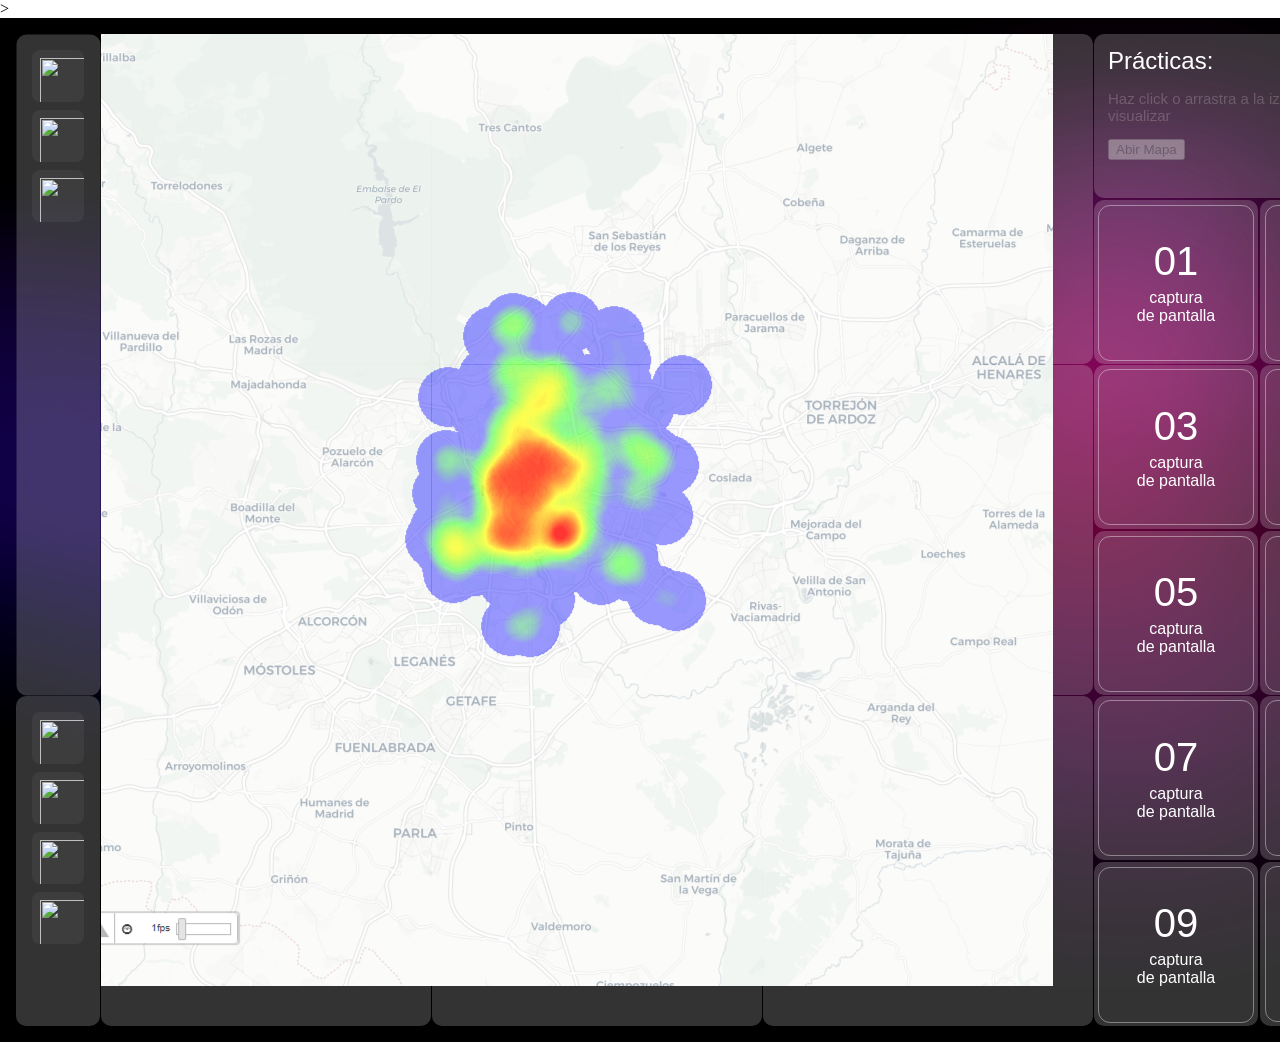
==== Proyecto_G/index.html @ dd294eb1 "Funcionalidad Hecha" ====
<!DOCTYPE html>
<html>
  <head>
    <meta charset="utf-8" />

    <!--Scripts-->>
    <script src="http://cdn.leafletjs.com/leaflet-0.6.4/leaflet.js"></script>
    <script src="js/shp.js"></script>
    <script src="js/leaflet.shpfile.js"></script>

    <!-- Estilos -->
    <link rel="stylesheet" href="css/globals.css" />
    <link rel="stylesheet" href="css/styleguide.css" />
    <link rel="stylesheet" href="css/style.css" />
    <link rel="stylesheet" href="https://unpkg.com/leaflet/dist/leaflet.css" />

  </head>
  <body>
    <div class="LANDING-d">
      <div class="overlap-group-wrapper">
        <div class="overlap-group">
          <div class="overlap">
            <div class="div">
              <div class="group">
                <div id="rectangle-1" class="visualizador" style="background-color: red;">
                  <img src="assets/practicas/3.TempLluv/precipitacion.jpg" alt="precipitacion">
                </div> <!--  Practica 3.1 -->
                <div id="rectangle-2" class="visualizador" style="background-color: blue;">
                  <img src="assets/practicas/3.TempLluv/temperatura.jpg" alt="temperatura">
                </div> <!--  Practica 3.2 -->
                <div id="rectangle-3" class="visualizador"></div> <!--  Practica 4 -->
                <div id="rectangle-4" class="visualizador" style="background-color: green;"></div> <!--  Practica 7 -->
                <div id="rectangle-5" class="visualizador">
                  <img src="assets/practicas/8.Practica/Contenedores.png" alt="contenedores">
                </div><!--  Practica 8.1 -->
                <div id="rectangle-6" class="visualizador"></div>
                  <img src="assets/practicas/8.Practica/Accidentes_Madrid.png" alt="accidentes"> <!--  Practica 8.2 -->
                <div id="rectangle-7" class="visualizador" style="background-color: pink;"></div> <!--  Practica 9.1 -->
                <div id="rectangle-8" class="visualizador" style="background-color: cyan;"></div> <!--  Practica 9.2 -->
                <div id="rectangle-9" class="visualizador" style="background-color: brown;"></div> <!--  Practica 10 -->

                <div class="rectangle"></div>
                <div class="rectangle-2"></div>
                <div class="rectangle-3"></div>
                <div class="rectangle-4"></div>
                <div class="rectangle-5"></div>
                <div class="rectangle-6"></div>
                <div class="rectangle-7"></div>
                <div class="rectangle-8"></div>
                <div class="rectangle-9"></div>
              </div>
              <div class="rectangle-10"></div>
              <div class="rectangle-11"></div>
              <div class="menu1">
                <div class="div-2">
                  <div class="Github-d" id="github"><img class="image Github" src="../assets/icono/Github-d.svg" /></div>
                </div>
                <div class="div-2">
                  <div class="Figma-d" id="figma"><img class="image Figma" src="../assets/icono/Figma-d.svg" /></div>
                </div>
                <div class="div-2 Pablo" id="pablo">
                  <div class="Pablo-d"><img class="image Pablo" src="../assets/icono/Pablo-d.svg" /></div>
                </div>
                <div class="div-2 RESM-c" id="resm">
                  <div class="RESM-d"><img class="image RESM" src="../assets/icono/RESM-d.svg" /></div>
                </div>
              </div>
            </div>
            <div class="menu2">
              <div class="div-2">
                <div class="home" id="homeButton"><img class="image home" id="homeImage" src="../assets/icono/home-c.svg" /></div>
              </div>
              <div class="div-2">
                <div class="dlmode-d" id="modoDiaBtn"><img class="image dlmode" src="../assets/icono/dlmode-d.svg" /></div>
              </div>
              <div class="div-2">
                <div class="enes-d"><img class="image enes" src="../assets/icono/enes-d.svg" /></div>
              </div>
            </div>
          </div>
          <div class="derecha-frame-d">
                <div class="derecha">
                  <div class="practicas">
                    <div class="overlap-group">
                      <div class="rectangle"></div>
                      <div class="frame">
                        <div class="text-wrapper">Prácticas:</div>
                        <p class="div">Haz click o arrastra a la izquierda para visualizar</p>
                        <button id="abrirMapa" disabled>Abir Mapa</button>
                      </div>
                    </div>
                  </div>
                  <div class="frame-practicas">
                    <div class="div-2derecha">
                      <div class="overlap-group-wrapper clicleable arrastrable" id="clicleable01" draggable="true" data-id="rectangle-1">
                        <div class="overlap-group-2">
                          <div class="rectangle-2"></div>
                          <div class="frame-wrapper">
                            <div class="frame-2texto">
                              <div class="text-wrapper-2">01</div>
                              <div class="captura-de-pantalla">captura <br />de pantalla</div>
                            </div>
                          </div>
                        </div>
                      </div>
                      <div class="overlap-group-wrapper clicleable arrastrable" id="clicleable03" draggable="true" data-id="rectangle-3" >
                        <div class="overlap-group-2">
                          <div class="rectangle-2"></div>
                          <div class="div-wrapper">
                            <div class="frame-2texto">
                              <div class="text-wrapper-2">03</div>
                              <div class="captura-de-pantalla">captura <br />de pantalla</div>
                            </div>
                          </div>
                        </div>
                      </div>
                      <div class="overlap-group-wrapper clicleable arrastrable" id="clicleable05" draggable="true" data-id="rectangle-5" data-url="assets/practicas/8.Practica/Contenedores_Rebollo.html">
                        <div class="overlap-group-2">
                          <div class="rectangle-2"></div>
                          <div class="frame-wrapper">
                            <div class="frame-2texto">
                              <div class="text-wrapper-2">05</div>
                              <div class="captura-de-pantalla">captura <br />de pantalla</div>
                            </div>
                          </div>
                        </div>
                      </div>
                      <div class="overlap-group-wrapper clicleable arrastrable" id="clicleable07" draggable="true" data-id="rectangle-7">
                        <div class="overlap-group-2">
                          <div class="rectangle-2"></div>
                          <div class="div-wrapper">
                            <div class="frame-2texto">
                              <div class="text-wrapper-2">07</div>
                              <div class="captura-de-pantalla">captura <br />de pantalla</div>
                            </div>
                          </div>
                        </div>
                      </div>
                      <div class="overlap-group-wrapper clicleable arrastrable" id="clicleable09" draggable="true" data-id="rectangle-9">
                        <div class="overlap-group-2">
                          <div class="rectangle-2"></div>
                          <div class="frame-wrapper">
                            <div class="frame-2texto">
                              <div class="text-wrapper-2">09</div>
                              <div class="captura-de-pantalla">captura <br />de pantalla</div>
                            </div>
                          </div>
                        </div>
                      </div>
                    </div>
                    <div class="div-2derecha">
                      <div class="overlap-group-wrapper clicleable arrastrable" id="clicleable02" draggable="true" data-id="rectangle-2">
                        <div class="overlap-group-2">
                          <div class="rectangle-2"></div>
                          <div class="frame-3">
                            <div class="frame-2texto">
                              <div class="text-wrapper-2">02</div>
                              <div class="captura-de-pantalla">captura <br />de pantalla</div>
                            </div>
                          </div>
                        </div>
                      </div>
                      <div class="overlap-group-wrapper clicleable arrastrable" id="clicleable04" draggable="true" data-id="rectangle-4">
                        <div class="overlap-group-2">
                          <div class="rectangle-2"></div>
                          <div class="frame-4">
                            <div class="frame-2texto">
                              <div class="text-wrapper-2">04</div>
                              <div class="captura-de-pantalla">captura <br />de pantalla</div>
                            </div>
                          </div>
                        </div>
                      </div>
                      <div class="overlap-group-wrapper clicleable arrastrable" id="clicleable06" draggable="true" data-id="rectangle-6" data-url="assets/practicas/8.Practica/Accidentes_Madrid.html">
                        <div class="overlap-group-2">
                          <div class="rectangle-2"></div>
                          <div class="frame-3">
                            <div class="frame-2texto">
                              <div class="text-wrapper-2">06</div>
                              <div class="captura-de-pantalla">captura <br />de pantalla</div>
                            </div>
                          </div>
                        </div>
                      </div>
                      <div class="overlap-group-wrapper clicleable arrastrable" id="clicleable01" draggable="true" data-id="rectangle-8">
                        <div class="overlap-group-2">
                          <div class="rectangle-2"></div>
                          <div class="frame-4">
                            <div class="frame-2texto">
                              <div class="text-wrapper-2">08</div>
                              <div class="captura-de-pantalla">captura <br />de pantalla</div>
                            </div>
                          </div>
                        </div>
                      </div>
                      <div class="overlap-group-wrapper descargar">
                        <div class="overlap-group-2">
                          <div class="rectangle-2"></div>
                          <div class="frame-4">
                            <div class="frame-2texto">
                              <div class="text-wrapper-2"></div>
                              <div class="captura-de-pantalla">suelta aquí <br />para descargar</div>
                            </div>
                          </div>
                        </div>
                      </div>
                    </div>
                  </div>
                </div>
              </div>    
        </div>
      </div>
    </div>
        <script src="js/mapas.js"></script>
        <script src="js/script.js"></script>
  </body>
</html>
---- Proyecto_G/css/globals.css ----
@import url("https://cdnjs.cloudflare.com/ajax/libs/meyer-reset/2.0/reset.min.css");
* {
  -webkit-font-smoothing: antialiased;
  box-sizing: border-box;
}
html,
body {
  margin: 0px;
  height: 100%;
}
/* a blue color as a generic focus style */
button:focus-visible {
  outline: 2px solid #4a90e2 !important;
  outline: -webkit-focus-ring-color auto 5px !important;
}
a {
  text-decoration: none;
}
---- Proyecto_G/css/styleguide.css ----
:root {
  --pablo: rgba(246, 168, 0, 1);
  --rogers: rgba(20, 254, 236, 1);
  --blanco: rgba(255, 255, 255, 1);
  --negro: rgba(0, 0, 0, 1);
  --rosa: rgba(255, 0, 157, 1);
  --morado: rgba(89, 0, 166, 1);
  --verde: rgba(174, 254, 0, 1);
  --ocano: rgba(54, 169, 188, 1);
  --b-50: rgba(255, 255, 255, 0.5);
  --b-10: rgba(75, 75, 75, 0.03);
  --n-50: rgba(0, 0, 0, 0.5);
  --n-10: rgba(255, 255, 255, 0.05);
  --rojo: rgba(255, 55, 55, 1);
  --transparente: rgba(217, 217, 217, 0);
  --hover: rgba(57, 46, 87, 1);
  --subtitulo: rgb(255, 255, 255, 20);
}

body.modo-dia {
  --n-50: rgba(255, 255, 255, 50); /* Modificar valores específicos para el día */
  --n-10: rgba(75, 75, 75, 3);
  --blanco: rgba(0, 0, 0, 100);
  --subtitulo: rgb(0, 0, 0, 20);
}
---- Proyecto_G/css/style.css ----
.LANDING-d {
  background-color: var(--blanco);
  display: flex;
  flex-direction: row;
  justify-content: center;
  width: 100%;
}

.LANDING-d .overlap-group-wrapper {
  width: 1440px;
  height: 1024px;
}

.LANDING-d {
  position: relative;
  height: auto;
  width: auto;
  background-image: url(../assets/fondoD.png);
  background-size: cover;
  background-position: 50% 50%;
}

.overlap-group {
  position: relative;
  height: 1024px;
  background-position: 50% 50%;
}

.LANDING-d .overlap {
  position: absolute;
  width: auto;
  height: auto;
  top: 16px;
  left: -272px;
}

.LANDING-d .div {
  position: absolute;
  width: auto;
  height: auto;
  top: 0;
  left: 0;
}

.LANDING-d .group {
  position: absolute;
  width: 992px;
  height: 992px;
  top: 0;
  left: 373px;
}

.LANDING-d .rectangle {
  width: 330px;
  height: 330px;
  top: 0;
  left: 0;
  position: absolute;
  background-color: #ffffff33;
  border-radius: 10px;
  transform: rotate(90.00deg);
}

.LANDING-d .rectangle-2 {
  width: 330px;
  height: 330px;
  top: 0;
  left: 331px;
  position: absolute;
  background-color: #ffffff33;
  border-radius: 10px;
  transform: rotate(90.00deg);
}

.LANDING-d .rectangle-3 {
  width: 330px;
  height: 330px;
  top: 0;
  left: 662px;
  position: absolute;
  background-color: #ffffff33;
  border-radius: 10px;
  transform: rotate(90.00deg);
}

.LANDING-d .rectangle-4 {
  width: 330px;
  height: 330px;
  top: 331px;
  left: 0;
  position: absolute;
  background-color: #ffffff33;
  border-radius: 10px;
  transform: rotate(90.00deg);
}

.LANDING-d .rectangle-5 {
  width: 330px;
  height: 330px;
  top: 331px;
  left: 331px;
  position: absolute;
  background-color: #ffffff33;
  border-radius: 10px;
  transform: rotate(90.00deg);
}

.LANDING-d .rectangle-6 {
  width: 330px;
  height: 330px;
  top: 331px;
  left: 662px;
  position: absolute;
  background-color: #ffffff33;
  border-radius: 10px;
  transform: rotate(90.00deg);
}

.LANDING-d .rectangle-7 {
  width: 330px;
  height: 330px;
  top: 662px;
  left: 0;
  position: absolute;
  background-color: #ffffff33;
  border-radius: 10px;
  transform: rotate(90.00deg);
}

.LANDING-d .rectangle-8 {
  width: 330px;
  height: 330px;
  top: 662px;
  left: 331px;
  position: absolute;
  background-color: #ffffff33;
  border-radius: 10px;
  transform: rotate(90.00deg);
}

.LANDING-d .rectangle-9 {
  width: 330px;
  height: 330px;
  top: 662px;
  left: 662px;
  position: absolute;
  background-color: #ffffff33;
  border-radius: 10px;
  transform: rotate(90.00deg);
}

.LANDING-d .rectangle-10 {
  width: 661px;
  height: 84px;
  top: 289px;
  left: 0;
  position: absolute;
  background-color: #ffffff33;
  border-radius: 10px;
  transform: rotate(90.00deg);
}

.LANDING-d .rectangle-11 {
  width: 330px;
  height: 84px;
  top: 785px;
  left: 165px;
  position: absolute;
  background-color: #ffffff33;
  border-radius: 10px;
  transform: rotate(90.00deg);
}

.LANDING-d .menu1 {

  display: inline-flex;
  flex-direction: column;
  align-items: flex-start;
  justify-content: center;
  gap: 8px;
  padding: 10px;
  position: absolute;
  top: 668px;
  left: 294px;
}

.LANDING-d .div-2 {
  display: inline-flex;
  align-items: flex-start;
  position: relative;
  flex: 0 0 auto;
}

.LANDING-d .img {
  position: relative;
  width: 52px;
  height: 52px;
}

.LANDING-d .image {
  display: flex;
  width: 52px;
  height: 52px;
  align-items: center;
  justify-content: center;
  gap: 10px;
  padding: 8px;
  position: relative;
  background-color: var(--n-10);
  border-radius: 8px;
  overflow: hidden;
}

.LANDING-d .menu2 {
  display: inline-flex;
  flex-direction: column;
  align-items: flex-start;
  justify-content: center;
  gap: 8px;
  padding: 10px;
  position: absolute;
  top: 6px;
  left: 294px;
}

.LANDING-d .overlap-2 {
  position: absolute;
  width: 414px;
  height: 578px;
  top: -67px;
  left: 1093px;
}

.LANDING-d .overlap-3 {
  position: absolute;
  width: 414px;
  height: 578px;
  top: 0;
  left: 0;
}

.LANDING-d .rectangle-12 {
  width: 164px;
  height: 330px;
  top: 0;
  left: 84px;
  position: absolute;
  background-color: #ffffff33;
  border-radius: 10px;
  transform: rotate(90.00deg);
}

.LANDING-d .rectangle-13 {
  top: 248px;
  position: absolute;
  width: 164px;
  height: 164px;
  left: 1px;
  background-color: #ffffff33;
  border-radius: 10px;
  transform: rotate(90.00deg);
}

.LANDING-d .rectangle-14 {
  width: 164px;
  height: 164px;
  top: 248px;
  left: 166px;
  position: absolute;
  background-color: #ffffff33;
  border-radius: 10px;
  transform: rotate(90.00deg);
}

.LANDING-d .rectangle-15 {
  top: 414px;
  position: absolute;
  width: 164px;
  height: 164px;
  left: 1px;
  background-color: #ffffff33;
  border-radius: 10px;
  transform: rotate(90.00deg);
}

.LANDING-d .frame-3 {
  display: inline-flex;
  flex-direction: column;
  align-items: flex-start;
  position: absolute;
  top: 97px;
  left: 15px;
}

.LANDING-d .text-wrapper {
  position: relative;
  width: fit-content;
  margin-top: -1.00px;
  font-family: "Raleway-Regular", Helvetica;
  font-weight: 400;
  color: #ffffff;
  font-size: 24px;
  letter-spacing: 0;
  line-height: normal;
  white-space: nowrap;
}

.LANDING-d .p {
  position: relative;
  width: 296px;
  font-family: "Inter-Regular", Helvetica;
  font-weight: 400;
  color: #ffffff33;
  font-size: 15px;
  letter-spacing: 0;
  line-height: normal;
}

.LANDING-d .frame-4 {
  display: flex;
  width: 166px;
  height: 167px;
  align-items: center;
  gap: 10px;
  padding: 5px;
  position: absolute;
  top: 248px;
  left: 0;
}

.LANDING-d .frame-wrapper {
  display: flex;
  width: 156.5px;
  height: 156.5px;
  align-items: center;
  justify-content: center;
  gap: 10px;
  padding: 10px;
  position: relative;
  margin-right: -0.50px;
  border-radius: 12px;
  border: 1px solid;
  border-color: #ffffff66;
}

.LANDING-d .frame-5 {
  display: flex;
  flex-direction: column;
  width: 84px;
  align-items: center;
  gap: 5px;
  position: relative;
}

.LANDING-d .text-wrapper-2 {
  position: relative;
  align-self: stretch;
  margin-top: -1.00px;
  font-family: "Inter-Regular", Helvetica;
  font-weight: 400;
  color: var(--blanco);
  font-size: 40px;
  text-align: center;
  letter-spacing: 0;
  line-height: normal;
}

.LANDING-d .captura-de-pantalla {
  position: relative;
  align-self: stretch;
  font-family: "Inter-Regular", Helvetica;
  font-weight: 400;
  color: var(--blanco);
  font-size: 16px;
  text-align: center;
  letter-spacing: 0;
  line-height: normal;
}

.LANDING-d .div-wrapper {
  display: flex;
  width: 156.5px;
  height: 156.5px;
  align-items: center;
  justify-content: center;
  gap: 10px;
  padding: 10px;
  position: relative;
  margin-right: -167.00px;
  border-radius: 12px;
  border: 1px solid;
  border-color: #ffffff66;
}

.LANDING-d .frame-6 {
  display: flex;
  width: 156px;
  height: 156px;
  align-items: center;
  justify-content: center;
  gap: 10px;
  padding: 10px;
  position: absolute;
  top: 418px;
  left: 5px;
  border-radius: 12px;
  border: 1px solid;
  border-color: #ffffff66;
}

.LANDING-d .overlap-4 {
  position: absolute;
  width: 165px;
  height: 165px;
  top: 414px;
  left: 166px;
  border-radius: 10px;
}

.LANDING-d .rectangle-16 {
  width: 164px;
  height: 164px;
  top: 0;
  left: 0;
  position: absolute;
  background-color: #ffffff33;
  border-radius: 10px;
  transform: rotate(90.00deg);
}

.LANDING-d .frame-7 {
  display: flex;
  width: 156px;
  height: 156px;
  align-items: center;
  justify-content: center;
  gap: 10px;
  padding: 10px;
  position: absolute;
  top: 4px;
  left: 5px;
  border-radius: 12px;
  border: 1px solid;
  border-color: #ffffff66;
}

.LANDING-d .overlap-5 {
  position: absolute;
  width: 165px;
  height: 165px;
  top: 512px;
  left: 1094px;
  border-radius: 10px;
}

.LANDING-d .frame-8 {
  display: flex;
  width: 156px;
  height: 156px;
  align-items: center;
  justify-content: center;
  gap: 10px;
  padding: 10px;
  position: absolute;
  top: 5px;
  left: 4px;
  border-radius: 12px;
  border: 1px solid;
  border-color: #ffffff66;
}

.LANDING-d .overlap-6 {
  position: absolute;
  width: 165px;
  height: 165px;
  top: 512px;
  left: 1259px;
  border-radius: 10px;
}

.LANDING-d .frame-9 {
  display: flex;
  width: 156px;
  height: 156px;
  align-items: center;
  justify-content: center;
  gap: 10px;
  padding: 10px;
  position: absolute;
  top: 5px;
  left: 5px;
  border-radius: 12px;
  border: 1px solid;
  border-color: #ffffff66;
}

.LANDING-d .overlap-7 {
  position: absolute;
  width: 165px;
  height: 165px;
  top: 678px;
  left: 1094px;
  border-radius: 10px;
}

.LANDING-d .frame-10 {
  display: flex;
  width: 156px;
  height: 156px;
  align-items: center;
  justify-content: center;
  gap: 10px;
  padding: 10px;
  position: absolute;
  top: 4px;
  left: 4px;
  border-radius: 12px;
  border: 1px solid;
  border-color: #ffffff66;
}

.LANDING-d .overlap-8 {
  position: absolute;
  width: 165px;
  height: 165px;
  top: 678px;
  left: 1259px;
  border-radius: 10px;
}

.LANDING-d .overlap-9 {
  position: absolute;
  width: 165px;
  height: 165px;
  top: 843px;
  left: 1094px;
  border-radius: 10px;
}

.LANDING-d .overlap-10 {
  position: absolute;
  width: 165px;
  height: 165px;
  top: 843px;
  left: 1259px;
  border-radius: 10px;
}

.LANDING-d .frame-11 {
  position: absolute;
  width: 156px;
  height: 156px;
  top: 5px;
  left: 5px;
  border-radius: 12px;
  border: 1px solid;
  border-color: #ffffff66;
}

/* Cambio de fondo y color del SVG al hacer hover */
.LANDING-d .image:hover {
  background-color: var(--n-50); /* Nuevo color de fondo */
}

/* Asegúrate de que los SVG sean compatibles con el cambio de color */
img {
  transition: fill 0.3s ease; /* Suaviza el cambio de color del SVG */
}

.Github:hover{
  content: url("../assets/icono/Github-h.svg");
} 

.Figma:hover{
  content: url("../assets/icono/Figma-h.svg");
} 

.Pablo:hover{
  content: url("../assets/icono/Pablo-h.svg");
  display: flex;
  width: 52px;
  height: 52px;
  align-items: center;
  justify-content: center;
  gap: 10px;
  position: relative;
  border-radius: 8px;
  overflow: hidden;
  transition: transform 0.9s ease, opacity 0.9s ease;
} 

.RESM:hover{
  content: url("../assets/icono/RESM-d-c.svg");
  display: flex;
  width: 52px;
  height: 52px;
  align-items: center;
  justify-content: center;
  gap: 10px;
  position: relative;
  border-radius: 8px;
  overflow: hidden;
  transition: transform 0.9s ease, opacity 0.9s ease;
} 

.enes:active{
  content: url("../assets/icono/enes-c.svg");
}

.visualizador {
  position: absolute;
  top: 0;
  left: 0;
  width: 992px;
  height: 992px;
  display: none; /* Oculta todos los visualizadores inicialmente */
  z-index: 5;
  border-radius: 10px;
}

.derecha-frame-d {
  display: flex;
  width: 347px;
  height: 1024px;
  align-items: center;
  gap: 10px;
  padding: 10px 1px;
  position: relative;
  left: 1093px;
}

.derecha-frame-d .derecha {
  display: flex;
  flex-direction: column;
  width: 330px;
  align-items: flex-start;
  gap: 1px;
  position: relative;
}

.derecha-frame-d .practicas {
  position: relative;
  width: 330px;
  height: 164.5px;
}

.derecha-frame-d .overlap-group {
  position: relative;
  height: 165px;
}

.derecha-frame-d .rectangle {
  height: 330px;
  top: -83px;
  left: 83px;
  position: absolute;
  width: 164px;
  background-color: #ffffff33;
  border-radius: 10px;
  transform: rotate(90.00deg);
}

.derecha-frame-d .frame {
  display: inline-flex;
  flex-direction: column;
  align-items: flex-start;
  position: absolute;
  top: 14px;
  left: 14px;
}

.derecha-frame-d .text-wrapper {
  position: relative;
  width: fit-content;
  margin-top: -1.00px;
  font-family: "Raleway-Regular", Helvetica;
  font-weight: 400;
  color: var(--blanco);
  font-size: 24px;
  letter-spacing: 0;
  line-height: normal;
  white-space: nowrap;
}

.derecha-frame-d .div {
  position: relative;
  width: 296px;
  font-family: "Inter-Regular", Helvetica;
  font-weight: 400;
  color: #ffffff33;
  font-size: 15px;
  letter-spacing: 0;
  line-height: normal;
}

.derecha-frame-d .frame-practicas {
  display: flex;
  align-items: center;
  gap: 1px;
  position: relative;
  align-self: stretch;
  width: 100%;
  flex: 0 0 auto;
}

.derecha-frame-d .div-2derecha {
  display: flex;
  flex-direction: column;
  width: 164.5px;
  align-items: flex-start;
  gap: 1px;
  position: relative;
}

.derecha-frame-d .overlap-group-wrapper {
  width: 164.5px;
  height: 164.5px;
}

.derecha-frame-d .overlap-group-2 {
  position: relative;
  width: 165px;
  height: 165px;
  border-radius: 10px;
}

.derecha-frame-d .rectangle-2 {
  height: 164px;
  top: 0;
  left: 0;
  position: absolute;
  width: 164px;
  background-color: #ffffff33;
  border-radius: 10px;
  transform: rotate(90.00deg);
}

.derecha-frame-d .frame-wrapper {
  display: flex;
  width: 156px;
  height: 156px;
  align-items: center;
  justify-content: center;
  gap: 10px;
  padding: 10px;
  position: absolute;
  top: 5px;
  left: 4px;
  border-radius: 12px;
  border: 1px solid;
  border-color: #ffffff66;
}

.derecha-frame-d .frame-2texto {
  display: flex;
  flex-direction: column;
  width: 84px;
  align-items: center;
  gap: 5px;
  position: relative;
}

.derecha-frame-d .text-wrapper-2 {
  position: relative;
  align-self: stretch;
  margin-top: -1.00px;
  font-family: "Inter-Regular", Helvetica;
  font-weight: 400;
  color: var(--blanco);
  font-size: 40px;
  text-align: center;
  letter-spacing: 0;
  line-height: normal;
}

.derecha-frame-d .captura-de-pantalla {
  position: relative;
  align-self: stretch;
  font-family: "Inter-Regular", Helvetica;
  font-weight: 400;
  color: var(--blanco);
  font-size: 16px;
  text-align: center;
  letter-spacing: 0;
  line-height: normal;
}

.derecha-frame-d .div-wrapper {
  display: flex;
  width: 156px;
  height: 156px;
  align-items: center;
  justify-content: center;
  gap: 10px;
  padding: 10px;
  position: absolute;
  top: 4px;
  left: 4px;
  border-radius: 12px;
  border: 1px solid;
  border-color: #ffffff66;
}

.derecha-frame-d .frame-3 {
  display: flex;
  width: 156px;
  height: 156px;
  align-items: center;
  justify-content: center;
  gap: 10px;
  padding: 10px;
  position: absolute;
  top: 5px;
  left: 5px;
  border-radius: 12px;
  border: 1px solid;
  border-color: #ffffff66;
}

.derecha-frame-d .frame-4 {
  display: flex;
  width: 156px;
  height: 156px;
  align-items: center;
  justify-content: center;
  gap: 10px;
  padding: 10px;
  position: absolute;
  top: 4px;
  left: 5px;
  border-radius: 12px;
  border: 1px solid;
  border-color: #ffffff66;
}

.derecha-frame-d .frame-5 {
  position: absolute;
  width: 156px;
  height: 156px;
  top: 5px;
  left: 5px;
  border-radius: 12px;
  border: 1px solid;
  border-color: #ffffff66;
}

.arrastrable{
  cursor: grab; /* El cursor cambia cuando se puede arrastrar */
  position: relative;
  transition: transform 0.3s ease, opacity 0.3s ease;
}

.arrastrable:active{
  cursor: grabbing; /* Cuando se está arrastrando */
}

.frame-practicas {
  position: relative;
  z-index: 0;
}

.clickeable {
  cursor: grab;
  z-index: 10; /* Asegúrate de que la clase clickeable tenga un valor mayor */
  outline: 2px dashed red; /* Asegúrate de que el área clickeable esté visible */
}


/* Modo Día */
body.modo-dia {
  .LANDING-d {
    position: relative;
    height: auto;
    width: auto;
    background-image: url(../assets/fondoL.png);
    background-size: cover;
    background-position: 50% 50%;
  }
}
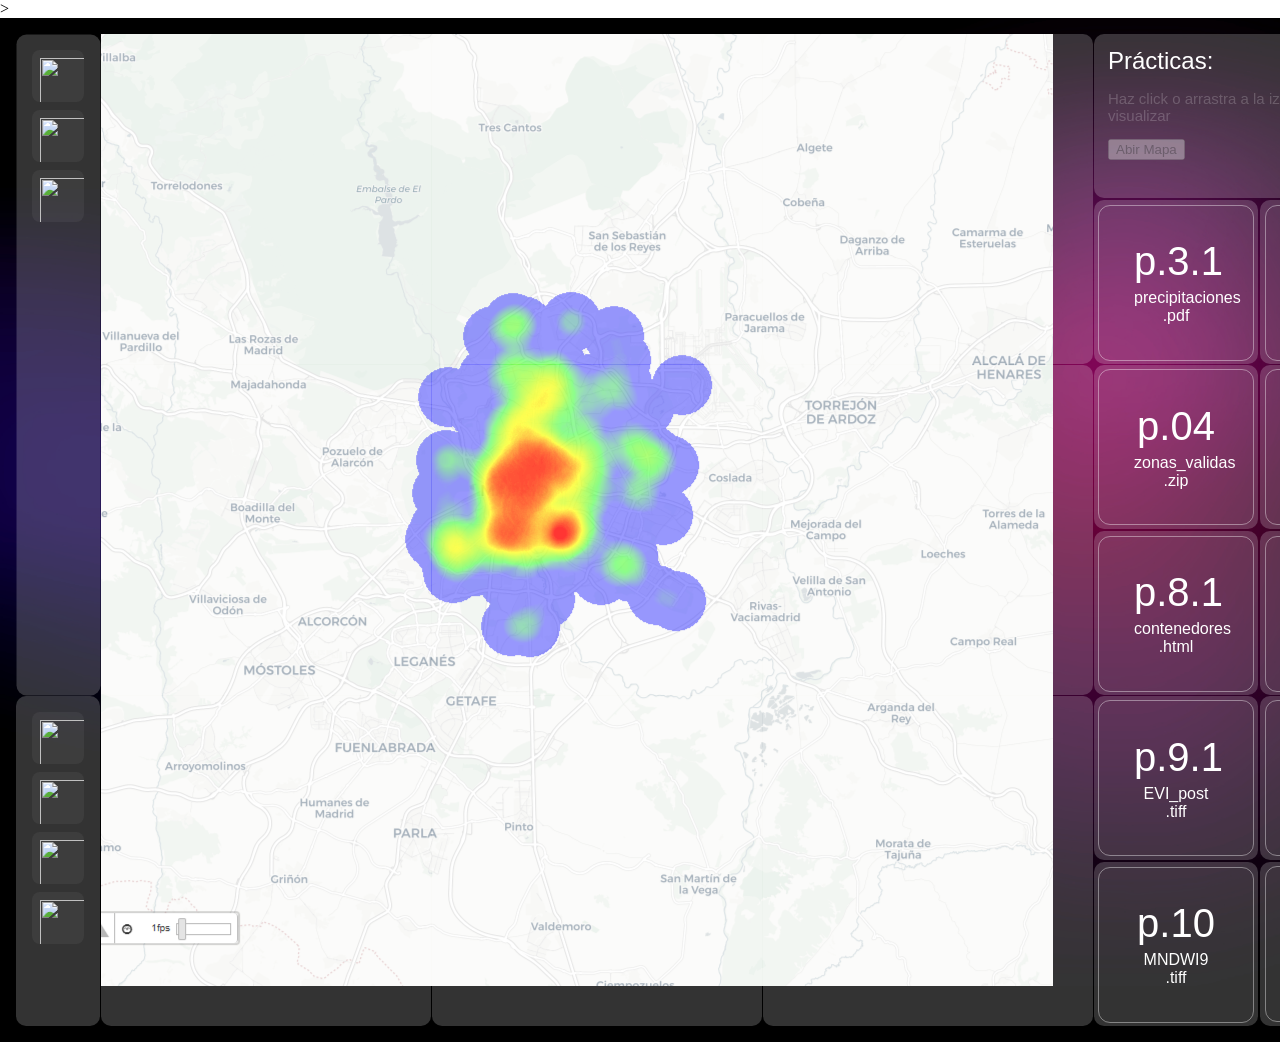
==== commit 2447790a: "Hay que arreglar tamaño de imágenes. Error de ahí" ====
--- a/Proyecto_G/index.html
+++ b/Proyecto_G/index.html
@@ -4,9 +4,14 @@
     <meta charset="utf-8" />
 
     <!--Scripts-->>
-    <script src="http://cdn.leafletjs.com/leaflet-0.6.4/leaflet.js"></script>
+    <script src="https://unpkg.com/leaflet@1.7.1/dist/leaflet.js"></script>
+
     <script src="js/shp.js"></script>
     <script src="js/leaflet.shpfile.js"></script>
+
+    <script src="https://unpkg.com/georaster"></script>
+    <script src="https://unpkg.com/proj4"></script>
+    <script src="https://unpkg.com/georaster-layer-for-leaflet"></script>
 
     <!-- Estilos -->
     <link rel="stylesheet" href="css/globals.css" />
@@ -22,11 +27,11 @@
           <div class="overlap">
             <div class="div">
               <div class="group">
-                <div id="rectangle-1" class="visualizador" style="background-color: red;">
-                  <img src="assets/practicas/3.TempLluv/precipitacion.jpg" alt="precipitacion">
+                <div id="rectangle-1" class="visualizador">
+                  <img src="assets/practicas/3.TempLluv/3.precipitacion.png" alt="precipitacion">
                 </div> <!--  Practica 3.1 -->
-                <div id="rectangle-2" class="visualizador" style="background-color: blue;">
-                  <img src="assets/practicas/3.TempLluv/temperatura.jpg" alt="temperatura">
+                <div id="rectangle-2" class="visualizador">
+                  <img src="assets/practicas/3.TempLluv/3.temperatura.png" alt="temperatura">
                 </div> <!--  Practica 3.2 -->
                 <div id="rectangle-3" class="visualizador"></div> <!--  Practica 4 -->
                 <div id="rectangle-4" class="visualizador" style="background-color: green;"></div> <!--  Practica 7 -->
@@ -35,9 +40,9 @@
                 </div><!--  Practica 8.1 -->
                 <div id="rectangle-6" class="visualizador"></div>
                   <img src="assets/practicas/8.Practica/Accidentes_Madrid.png" alt="accidentes"> <!--  Practica 8.2 -->
-                <div id="rectangle-7" class="visualizador" style="background-color: pink;"></div> <!--  Practica 9.1 -->
-                <div id="rectangle-8" class="visualizador" style="background-color: cyan;"></div> <!--  Practica 9.2 -->
-                <div id="rectangle-9" class="visualizador" style="background-color: brown;"></div> <!--  Practica 10 -->
+                <div id="rectangle-7" class="visualizador"></div> <!--  Practica 9.1 -->
+                <div id="rectangle-8" class="visualizador"></div> <!--  Practica 9.2 -->
+                <div id="rectangle-9" class="visualizador"  style="background-color: red;"></div> <!--  Practica 10 -->
 
                 <div class="rectangle"></div>
                 <div class="rectangle-2"></div>
@@ -97,8 +102,8 @@
                           <div class="rectangle-2"></div>
                           <div class="frame-wrapper">
                             <div class="frame-2texto">
-                              <div class="text-wrapper-2">01</div>
-                              <div class="captura-de-pantalla">captura <br />de pantalla</div>
+                              <div class="text-wrapper-2">p.3.1</div>
+                              <div class="captura-de-pantalla">precipitaciones <br/> .pdf</div>
                             </div>
                           </div>
                         </div>
@@ -108,8 +113,8 @@
                           <div class="rectangle-2"></div>
                           <div class="div-wrapper">
                             <div class="frame-2texto">
-                              <div class="text-wrapper-2">03</div>
-                              <div class="captura-de-pantalla">captura <br />de pantalla</div>
+                              <div class="text-wrapper-2">p.04</div>
+                              <div class="captura-de-pantalla">zonas_validas <br />.zip</div>
                             </div>
                           </div>
                         </div>
@@ -119,8 +124,8 @@
                           <div class="rectangle-2"></div>
                           <div class="frame-wrapper">
                             <div class="frame-2texto">
-                              <div class="text-wrapper-2">05</div>
-                              <div class="captura-de-pantalla">captura <br />de pantalla</div>
+                              <div class="text-wrapper-2">p.8.1</div>
+                              <div class="captura-de-pantalla">contenedores<br/>.html</div>
                             </div>
                           </div>
                         </div>
@@ -130,8 +135,8 @@
                           <div class="rectangle-2"></div>
                           <div class="div-wrapper">
                             <div class="frame-2texto">
-                              <div class="text-wrapper-2">07</div>
-                              <div class="captura-de-pantalla">captura <br />de pantalla</div>
+                              <div class="text-wrapper-2">p.9.1</div>
+                              <div class="captura-de-pantalla">EVI_post<br/>.tiff</div>
                             </div>
                           </div>
                         </div>
@@ -141,8 +146,8 @@
                           <div class="rectangle-2"></div>
                           <div class="frame-wrapper">
                             <div class="frame-2texto">
-                              <div class="text-wrapper-2">09</div>
-                              <div class="captura-de-pantalla">captura <br />de pantalla</div>
+                              <div class="text-wrapper-2">p.10</div>
+                              <div class="captura-de-pantalla">MNDWI9<br/>.tiff</div>
                             </div>
                           </div>
                         </div>
@@ -154,8 +159,8 @@
                           <div class="rectangle-2"></div>
                           <div class="frame-3">
                             <div class="frame-2texto">
-                              <div class="text-wrapper-2">02</div>
-                              <div class="captura-de-pantalla">captura <br />de pantalla</div>
+                              <div class="text-wrapper-2">p.3.2</div>
+                              <div class="captura-de-pantalla">temperatura<br/>.pdf</div>
                             </div>
                           </div>
                         </div>
@@ -165,8 +170,8 @@
                           <div class="rectangle-2"></div>
                           <div class="frame-4">
                             <div class="frame-2texto">
-                              <div class="text-wrapper-2">04</div>
-                              <div class="captura-de-pantalla">captura <br />de pantalla</div>
+                              <div class="text-wrapper-2">p.07</div>
+                              <div class="captura-de-pantalla">gráfico<br />.jpg</div>
                             </div>
                           </div>
                         </div>
@@ -176,8 +181,8 @@
                           <div class="rectangle-2"></div>
                           <div class="frame-3">
                             <div class="frame-2texto">
-                              <div class="text-wrapper-2">06</div>
-                              <div class="captura-de-pantalla">captura <br />de pantalla</div>
+                              <div class="text-wrapper-2">p.8.2</div>
+                              <div class="captura-de-pantalla">accidentes<br />.hmtl</div>
                             </div>
                           </div>
                         </div>
@@ -187,8 +192,8 @@
                           <div class="rectangle-2"></div>
                           <div class="frame-4">
                             <div class="frame-2texto">
-                              <div class="text-wrapper-2">08</div>
-                              <div class="captura-de-pantalla">captura <br />de pantalla</div>
+                              <div class="text-wrapper-2">p.9.2</div>
+                              <div class="captura-de-pantalla">SAVI_post<br />.tiff</div>
                             </div>
                           </div>
                         </div>
--- a/Proyecto_G/css/style.css
+++ b/Proyecto_G/css/style.css
@@ -614,6 +614,18 @@
   width: 992px;
   height: 992px;
   display: none; /* Oculta todos los visualizadores inicialmente */
+  z-index: 5;
+  border-radius: 10px;
+}
+
+.visualizadorMapas {
+  position: absolute;
+  top: 0;
+  left: 0;
+  width: 992px;
+  height: 992px;
+  display: none;
+  /* Oculta todos los visualizadores inicialmente */
   z-index: 5;
   border-radius: 10px;
 }
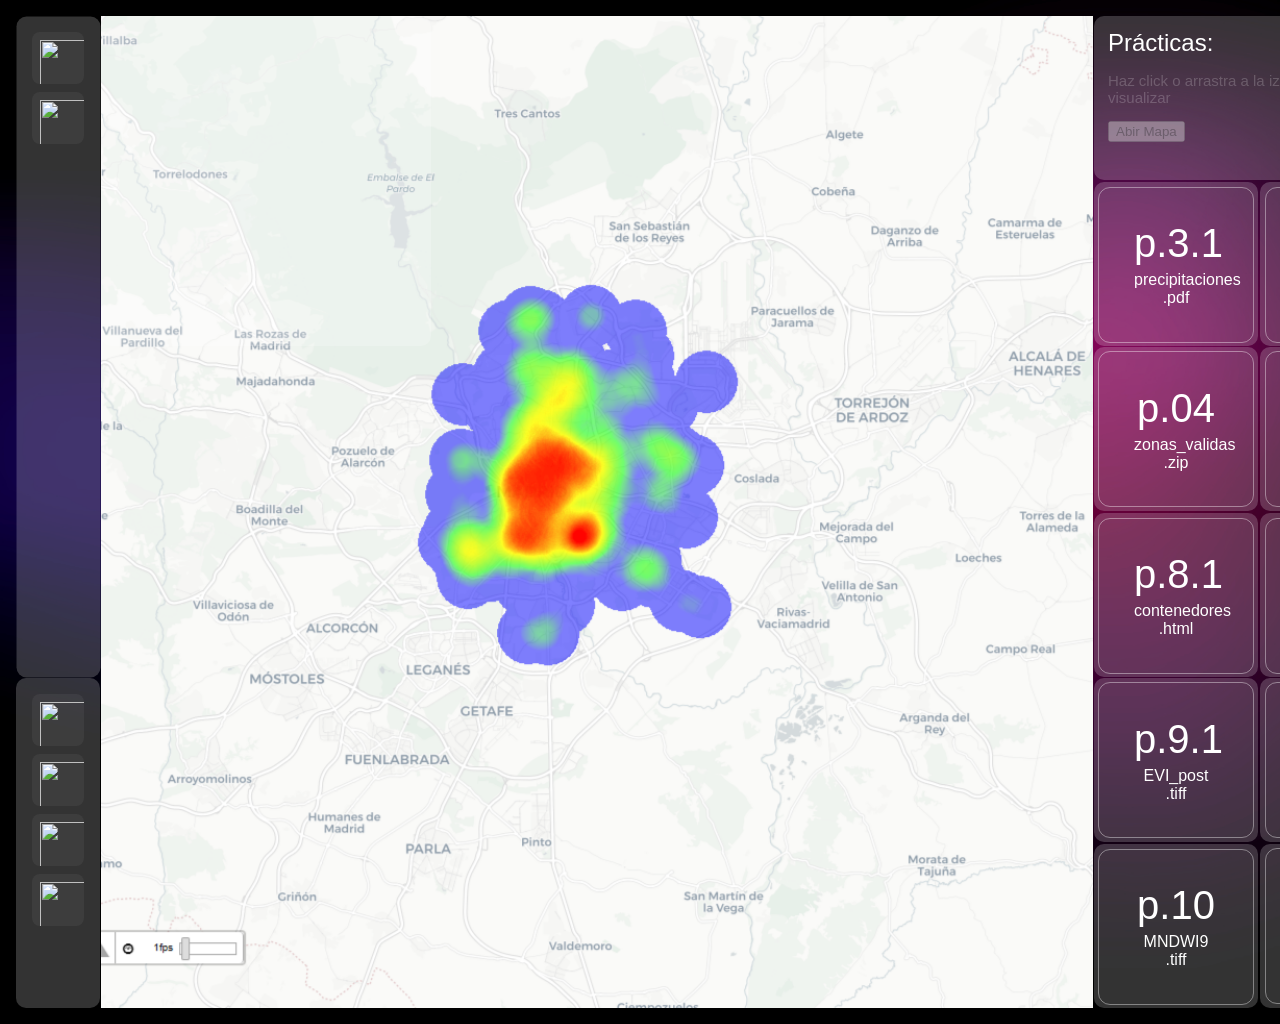
==== commit 5b93e65a: "Arreglos Frontend Traducir comentado Modo Día arreglado Mapas Arreglados" ====
--- a/Proyecto_G/index.html
+++ b/Proyecto_G/index.html
@@ -3,7 +3,7 @@
   <head>
     <meta charset="utf-8" />
 
-    <!--Scripts-->>
+    <!--Scripts-->
     <script src="https://unpkg.com/leaflet@1.7.1/dist/leaflet.js"></script>
 
     <script src="js/shp.js"></script>
@@ -27,32 +27,39 @@
           <div class="overlap">
             <div class="div">
               <div class="group">
+                <div id="rectangle-0" class="visualizador"></div>
                 <div id="rectangle-1" class="visualizador">
-                  <img src="assets/practicas/3.TempLluv/3.precipitacion.png" alt="precipitacion">
+                  <img src="assets/practicas/3.TempLluv/3.precipitacion.png" alt="precipitacion" class="tamanyoImagen">
                 </div> <!--  Practica 3.1 -->
                 <div id="rectangle-2" class="visualizador">
-                  <img src="assets/practicas/3.TempLluv/3.temperatura.png" alt="temperatura">
+                  <img src="assets/practicas/3.TempLluv/3.temperatura.png" alt="temperatura" class="tamanyoImagen">
                 </div> <!--  Practica 3.2 -->
-                <div id="rectangle-3" class="visualizador"></div> <!--  Practica 4 -->
-                <div id="rectangle-4" class="visualizador" style="background-color: green;"></div> <!--  Practica 7 -->
+                <div id="rectangle-3" class="visualizador">
+
+                </div> <!--  Practica 4 -->
+                <div id="rectangle-4" class="visualizador" style="background-color: green;">
+
+                </div> <!--  Practica 7 -->
                 <div id="rectangle-5" class="visualizador">
-                  <img src="assets/practicas/8.Practica/Contenedores.png" alt="contenedores">
+
+                  <img src="assets/practicas/8.Practica/Contenedores.png" alt="contenedores" class="tamanyoImagen">
                 </div><!--  Practica 8.1 -->
+                
                 <div id="rectangle-6" class="visualizador"></div>
-                  <img src="assets/practicas/8.Practica/Accidentes_Madrid.png" alt="accidentes"> <!--  Practica 8.2 -->
+                  <img src="assets/practicas/8.Practica/Accidentes_Madrid.png" alt="accidentes" class="tamanyoImagen"> <!--  Practica 8.2 -->
                 <div id="rectangle-7" class="visualizador"></div> <!--  Practica 9.1 -->
                 <div id="rectangle-8" class="visualizador"></div> <!--  Practica 9.2 -->
                 <div id="rectangle-9" class="visualizador"  style="background-color: red;"></div> <!--  Practica 10 -->
 
                 <div class="rectangle"></div>
-                <div class="rectangle-2"></div>
-                <div class="rectangle-3"></div>
-                <div class="rectangle-4"></div>
-                <div class="rectangle-5"></div>
-                <div class="rectangle-6"></div>
-                <div class="rectangle-7"></div>
-                <div class="rectangle-8"></div>
-                <div class="rectangle-9"></div>
+                <div class="rectangleAtras rectangle-2"></div>
+                <div class="rectangleAtras rectangle-3"></div>
+                <div class="rectangleAtras rectangle-4"></div>
+                <div class="rectangleAtras rectangle-5"></div>
+                <div class="rectangleAtras rectangle-6"></div>
+                <div class="rectangleAtras rectangle-7"></div>
+                <div class="rectangleAtras rectangle-8"></div>
+                <div class="rectangleAtras rectangle-9"></div>
               </div>
               <div class="rectangle-10"></div>
               <div class="rectangle-11"></div>
@@ -79,7 +86,7 @@
                 <div class="dlmode-d" id="modoDiaBtn"><img class="image dlmode" src="../assets/icono/dlmode-d.svg" /></div>
               </div>
               <div class="div-2">
-                <div class="enes-d"><img class="image enes" src="../assets/icono/enes-d.svg" /></div>
+                <!--<div id="toggleLangButton" class="enes-d"><img class="image enes" src="../assets/icono/enes-d.svg" /></div>-->
               </div>
             </div>
           </div>
@@ -219,4 +226,4 @@
         <script src="js/mapas.js"></script>
         <script src="js/script.js"></script>
   </body>
-</html>+</html>
--- a/Proyecto_G/css/styleguide.css
+++ b/Proyecto_G/css/styleguide.css
@@ -14,12 +14,17 @@
   --rojo: rgba(255, 55, 55, 1);
   --transparente: rgba(217, 217, 217, 0);
   --hover: rgba(57, 46, 87, 1);
-  --subtitulo: rgb(255, 255, 255, 20);
+  --subtitulo: rgb(255, 255, 255, 0.2);
+  --transparenteD: rgba(255, 255, 255, 0.2);
+  --borde: rgb(255,255,255,0.4)
+  
 }
 
 body.modo-dia {
   --n-50: rgba(255, 255, 255, 50); /* Modificar valores específicos para el día */
-  --n-10: rgba(75, 75, 75, 3);
+  --n-10: rgba(0, 0, 0, 0.03);
   --blanco: rgba(0, 0, 0, 100);
-  --subtitulo: rgb(0, 0, 0, 20);
+  --subtitulo: rgb(0, 0, 0, );
+  --transparenteD: rgba(255, 255, 255, 0.5);
+  --borde: rgb(0,0,0,0.1)
 }
--- a/Proyecto_G/css/style.css
+++ b/Proyecto_G/css/style.css
@@ -56,7 +56,7 @@
   top: 0;
   left: 0;
   position: absolute;
-  background-color: #ffffff33;
+  background-color: var(--transparenteD);
   border-radius: 10px;
   transform: rotate(90.00deg);
 }
@@ -67,7 +67,7 @@
   top: 0;
   left: 331px;
   position: absolute;
-  background-color: #ffffff33;
+  background-color: var(--transparenteD);
   border-radius: 10px;
   transform: rotate(90.00deg);
 }
@@ -78,7 +78,7 @@
   top: 0;
   left: 662px;
   position: absolute;
-  background-color: #ffffff33;
+  background-color: var(--transparenteD);
   border-radius: 10px;
   transform: rotate(90.00deg);
 }
@@ -89,7 +89,7 @@
   top: 331px;
   left: 0;
   position: absolute;
-  background-color: #ffffff33;
+  background-color: var(--transparenteD);
   border-radius: 10px;
   transform: rotate(90.00deg);
 }
@@ -100,7 +100,7 @@
   top: 331px;
   left: 331px;
   position: absolute;
-  background-color: #ffffff33;
+  background-color: var(--transparenteD);
   border-radius: 10px;
   transform: rotate(90.00deg);
 }
@@ -111,7 +111,7 @@
   top: 331px;
   left: 662px;
   position: absolute;
-  background-color: #ffffff33;
+  background-color: var(--transparenteD);
   border-radius: 10px;
   transform: rotate(90.00deg);
 }
@@ -122,7 +122,7 @@
   top: 662px;
   left: 0;
   position: absolute;
-  background-color: #ffffff33;
+  background-color: var(--transparenteD);
   border-radius: 10px;
   transform: rotate(90.00deg);
 }
@@ -133,7 +133,7 @@
   top: 662px;
   left: 331px;
   position: absolute;
-  background-color: #ffffff33;
+  background-color: var(--transparenteD);
   border-radius: 10px;
   transform: rotate(90.00deg);
 }
@@ -144,7 +144,7 @@
   top: 662px;
   left: 662px;
   position: absolute;
-  background-color: #ffffff33;
+  background-color: var(--transparenteD);
   border-radius: 10px;
   transform: rotate(90.00deg);
 }
@@ -155,7 +155,7 @@
   top: 289px;
   left: 0;
   position: absolute;
-  background-color: #ffffff33;
+  background-color: var(--transparenteD);
   border-radius: 10px;
   transform: rotate(90.00deg);
 }
@@ -166,7 +166,7 @@
   top: 785px;
   left: 165px;
   position: absolute;
-  background-color: #ffffff33;
+  background-color: var(--transparenteD);
   border-radius: 10px;
   transform: rotate(90.00deg);
 }
@@ -245,7 +245,7 @@
   top: 0;
   left: 84px;
   position: absolute;
-  background-color: #ffffff33;
+  background-color: var(--transparenteD);
   border-radius: 10px;
   transform: rotate(90.00deg);
 }
@@ -256,7 +256,7 @@
   width: 164px;
   height: 164px;
   left: 1px;
-  background-color: #ffffff33;
+  background-color: var(--transparenteD);
   border-radius: 10px;
   transform: rotate(90.00deg);
 }
@@ -267,7 +267,7 @@
   top: 248px;
   left: 166px;
   position: absolute;
-  background-color: #ffffff33;
+  background-color: var(--transparenteD);
   border-radius: 10px;
   transform: rotate(90.00deg);
 }
@@ -278,7 +278,7 @@
   width: 164px;
   height: 164px;
   left: 1px;
-  background-color: #ffffff33;
+  background-color: var(--transparenteD);
   border-radius: 10px;
   transform: rotate(90.00deg);
 }
@@ -298,7 +298,7 @@
   margin-top: -1.00px;
   font-family: "Raleway-Regular", Helvetica;
   font-weight: 400;
-  color: #ffffff;
+  color: var(--blanco);
   font-size: 24px;
   letter-spacing: 0;
   line-height: normal;
@@ -310,7 +310,7 @@
   width: 296px;
   font-family: "Inter-Regular", Helvetica;
   font-weight: 400;
-  color: #ffffff33;
+  color: var(--subtitulo);
   font-size: 15px;
   letter-spacing: 0;
   line-height: normal;
@@ -340,7 +340,7 @@
   margin-right: -0.50px;
   border-radius: 12px;
   border: 1px solid;
-  border-color: #ffffff66;
+  border-color: var(--borde);
 }
 
 .LANDING-d .frame-5 {
@@ -389,7 +389,7 @@
   margin-right: -167.00px;
   border-radius: 12px;
   border: 1px solid;
-  border-color: #ffffff66;
+  border-color: var(--borde);
 }
 
 .LANDING-d .frame-6 {
@@ -405,7 +405,7 @@
   left: 5px;
   border-radius: 12px;
   border: 1px solid;
-  border-color: #ffffff66;
+  border-color: var(--borde);
 }
 
 .LANDING-d .overlap-4 {
@@ -423,7 +423,7 @@
   top: 0;
   left: 0;
   position: absolute;
-  background-color: #ffffff33;
+  background-color: var(--transparenteD);
   border-radius: 10px;
   transform: rotate(90.00deg);
 }
@@ -441,7 +441,7 @@
   left: 5px;
   border-radius: 12px;
   border: 1px solid;
-  border-color: #ffffff66;
+  border-color: var(--borde);
 }
 
 .LANDING-d .overlap-5 {
@@ -466,7 +466,7 @@
   left: 4px;
   border-radius: 12px;
   border: 1px solid;
-  border-color: #ffffff66;
+  border-color: var(--borde);
 }
 
 .LANDING-d .overlap-6 {
@@ -491,7 +491,7 @@
   left: 5px;
   border-radius: 12px;
   border: 1px solid;
-  border-color: #ffffff66;
+  border-color: var(--borde);
 }
 
 .LANDING-d .overlap-7 {
@@ -516,7 +516,7 @@
   left: 4px;
   border-radius: 12px;
   border: 1px solid;
-  border-color: #ffffff66;
+  border-color: var(--borde);
 }
 
 .LANDING-d .overlap-8 {
@@ -554,7 +554,7 @@
   left: 5px;
   border-radius: 12px;
   border: 1px solid;
-  border-color: #ffffff66;
+  border-color: var(--borde);
 }
 
 /* Cambio de fondo y color del SVG al hacer hover */
@@ -667,7 +667,7 @@
   left: 83px;
   position: absolute;
   width: 164px;
-  background-color: #ffffff33;
+  background-color: var(--transparenteD);
   border-radius: 10px;
   transform: rotate(90.00deg);
 }
@@ -699,7 +699,7 @@
   width: 296px;
   font-family: "Inter-Regular", Helvetica;
   font-weight: 400;
-  color: #ffffff33;
+  color: var(--subtitulo);
   font-size: 15px;
   letter-spacing: 0;
   line-height: normal;
@@ -742,7 +742,7 @@
   left: 0;
   position: absolute;
   width: 164px;
-  background-color: #ffffff33;
+  background-color: var(--transparenteD);
   border-radius: 10px;
   transform: rotate(90.00deg);
 }
@@ -760,7 +760,7 @@
   left: 4px;
   border-radius: 12px;
   border: 1px solid;
-  border-color: #ffffff66;
+  border-color: var(--borde);
 }
 
 .derecha-frame-d .frame-2texto {
@@ -810,7 +810,7 @@
   left: 4px;
   border-radius: 12px;
   border: 1px solid;
-  border-color: #ffffff66;
+  border-color: var(--borde);
 }
 
 .derecha-frame-d .frame-3 {
@@ -826,7 +826,7 @@
   left: 5px;
   border-radius: 12px;
   border: 1px solid;
-  border-color: #ffffff66;
+  border-color: var(--borde);
 }
 
 .derecha-frame-d .frame-4 {
@@ -842,7 +842,7 @@
   left: 5px;
   border-radius: 12px;
   border: 1px solid;
-  border-color: #ffffff66;
+  border-color: var(--borde);
 }
 
 .derecha-frame-d .frame-5 {
@@ -853,7 +853,7 @@
   left: 5px;
   border-radius: 12px;
   border: 1px solid;
-  border-color: #ffffff66;
+  border-color: var(--borde);
 }
 
 .arrastrable{
@@ -889,3 +889,14 @@
     background-position: 50% 50%;
   }
 }
+
+/* Limita tamaño de las imágenes del visualizador */
+.tamanyoImagen{
+  width: 992px;
+  height: 992px;
+  object-fit: contain;
+}
+
+.rectangleAtras{
+  z-index: -1
+}
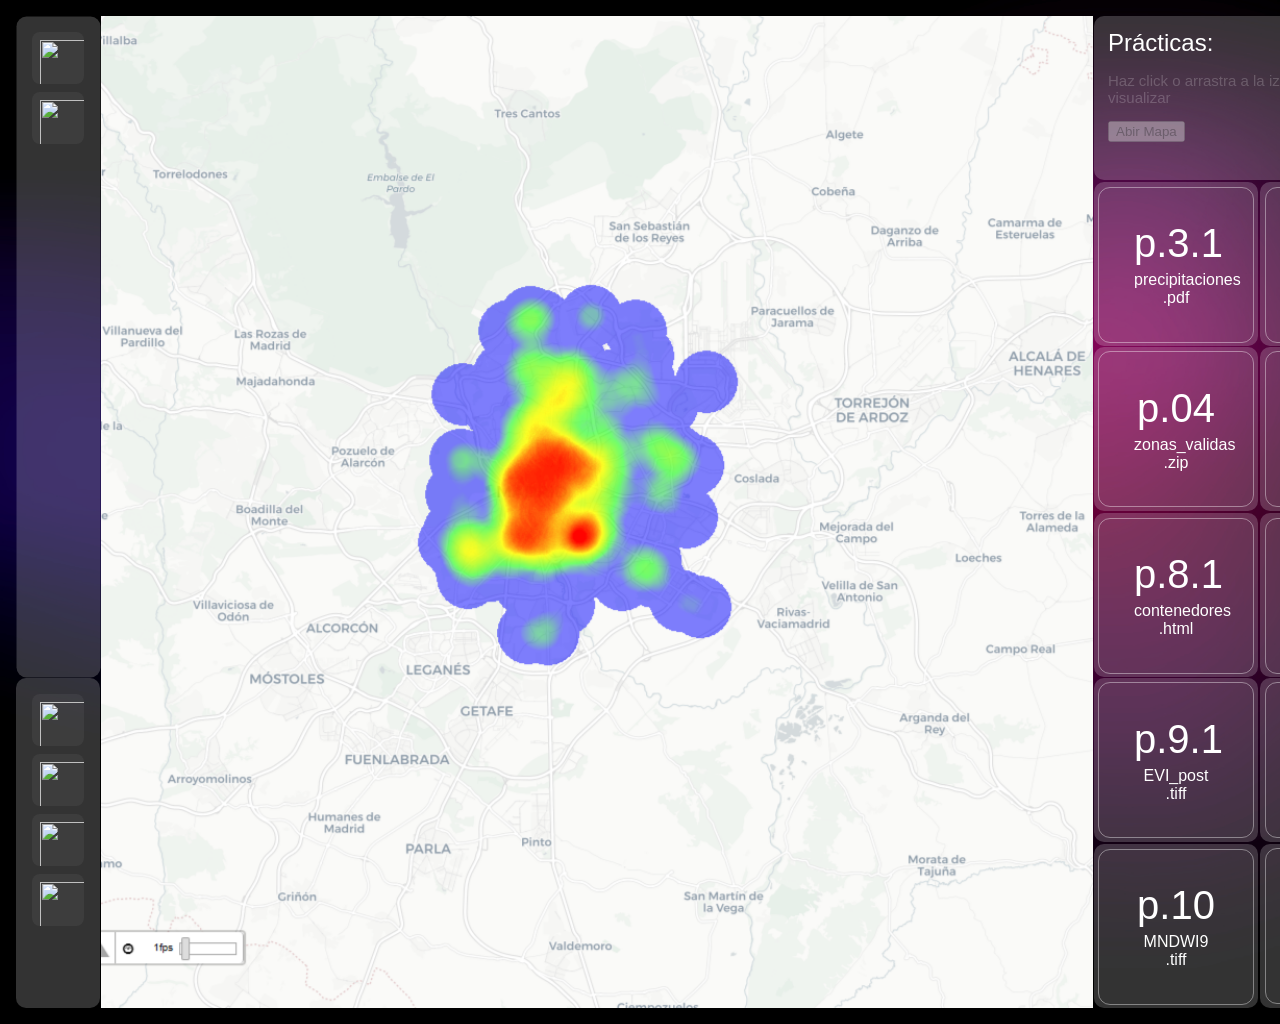
==== commit 7e5505b8: "Z-index-Bug" ====
--- a/Proyecto_G/index.html
+++ b/Proyecto_G/index.html
@@ -51,7 +51,7 @@
                 <div id="rectangle-8" class="visualizador"></div> <!--  Practica 9.2 -->
                 <div id="rectangle-9" class="visualizador"  style="background-color: red;"></div> <!--  Practica 10 -->
 
-                <div class="rectangle"></div>
+                <div class="rectangleAtras"></div>
                 <div class="rectangleAtras rectangle-2"></div>
                 <div class="rectangleAtras rectangle-3"></div>
                 <div class="rectangleAtras rectangle-4"></div>
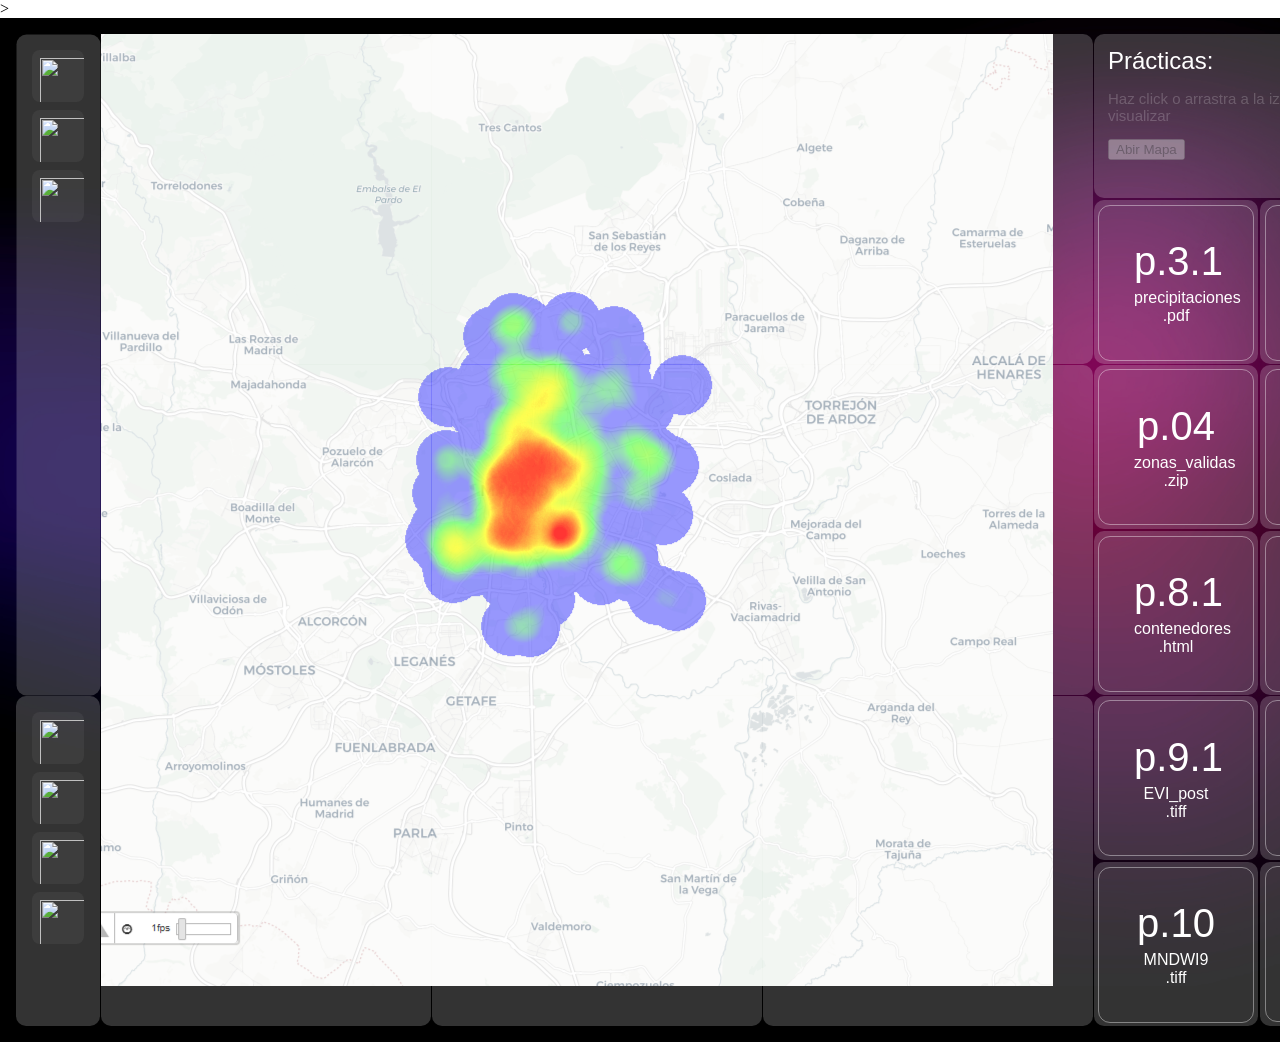
==== commit 72a75cd1: "Practica 7 y 10" ====
--- a/Proyecto_G/index.html
+++ b/Proyecto_G/index.html
@@ -3,7 +3,7 @@
   <head>
     <meta charset="utf-8" />
 
-    <!--Scripts-->
+    <!--Scripts-->>
     <script src="https://unpkg.com/leaflet@1.7.1/dist/leaflet.js"></script>
 
     <script src="js/shp.js"></script>
@@ -27,39 +27,34 @@
           <div class="overlap">
             <div class="div">
               <div class="group">
-                <div id="rectangle-0" class="visualizador"></div>
                 <div id="rectangle-1" class="visualizador">
-                  <img src="assets/practicas/3.TempLluv/3.precipitacion.png" alt="precipitacion" class="tamanyoImagen">
+                  <img src="assets/practicas/3.TempLluv/3.precipitacion.png" alt="precipitacion">
                 </div> <!--  Practica 3.1 -->
                 <div id="rectangle-2" class="visualizador">
-                  <img src="assets/practicas/3.TempLluv/3.temperatura.png" alt="temperatura" class="tamanyoImagen">
+                  <img src="assets/practicas/3.TempLluv/3.temperatura.png" alt="temperatura">
                 </div> <!--  Practica 3.2 -->
-                <div id="rectangle-3" class="visualizador">
-
-                </div> <!--  Practica 4 -->
-                <div id="rectangle-4" class="visualizador" style="background-color: green;">
-
+                <div id="rectangle-3" class="visualizador"></div> <!--  Practica 4 -->
+                <div id="rectangle-4" class="visualizador">
+                  <img src="assets/practicas/7.png/Grafica.jpg" alt="temperatura">
                 </div> <!--  Practica 7 -->
                 <div id="rectangle-5" class="visualizador">
-
-                  <img src="assets/practicas/8.Practica/Contenedores.png" alt="contenedores" class="tamanyoImagen">
+                  <img src="assets/practicas/8.Practica/Contenedores.png" alt="contenedores">
                 </div><!--  Practica 8.1 -->
-                
                 <div id="rectangle-6" class="visualizador"></div>
-                  <img src="assets/practicas/8.Practica/Accidentes_Madrid.png" alt="accidentes" class="tamanyoImagen"> <!--  Practica 8.2 -->
+                  <img src="assets/practicas/8.Practica/Accidentes_Madrid.png" alt="accidentes"> <!--  Practica 8.2 -->
                 <div id="rectangle-7" class="visualizador"></div> <!--  Practica 9.1 -->
                 <div id="rectangle-8" class="visualizador"></div> <!--  Practica 9.2 -->
-                <div id="rectangle-9" class="visualizador"  style="background-color: red;"></div> <!--  Practica 10 -->
-
-                <div class="rectangleAtras"></div>
-                <div class="rectangleAtras rectangle-2"></div>
-                <div class="rectangleAtras rectangle-3"></div>
-                <div class="rectangleAtras rectangle-4"></div>
-                <div class="rectangleAtras rectangle-5"></div>
-                <div class="rectangleAtras rectangle-6"></div>
-                <div class="rectangleAtras rectangle-7"></div>
-                <div class="rectangleAtras rectangle-8"></div>
-                <div class="rectangleAtras rectangle-9"></div>
+                <div id="rectangle-9" class="visualizador"></div> <!--  Practica 10 -->
+
+                <div class="rectangle"></div>
+                <div class="rectangle-2"></div>
+                <div class="rectangle-3"></div>
+                <div class="rectangle-4"></div>
+                <div class="rectangle-5"></div>
+                <div class="rectangle-6"></div>
+                <div class="rectangle-7"></div>
+                <div class="rectangle-8"></div>
+                <div class="rectangle-9"></div>
               </div>
               <div class="rectangle-10"></div>
               <div class="rectangle-11"></div>
@@ -86,7 +81,7 @@
                 <div class="dlmode-d" id="modoDiaBtn"><img class="image dlmode" src="../assets/icono/dlmode-d.svg" /></div>
               </div>
               <div class="div-2">
-                <!--<div id="toggleLangButton" class="enes-d"><img class="image enes" src="../assets/icono/enes-d.svg" /></div>-->
+                <div class="enes-d"><img class="image enes" src="../assets/icono/enes-d.svg" /></div>
               </div>
             </div>
           </div>
@@ -226,4 +221,4 @@
         <script src="js/mapas.js"></script>
         <script src="js/script.js"></script>
   </body>
-</html>
+</html>
--- a/Proyecto_G/css/style.css
+++ b/Proyecto_G/css/style.css
@@ -898,5 +898,5 @@
 }
 
 .rectangleAtras{
-  z-index: -1
+  z-index: -1000
 }
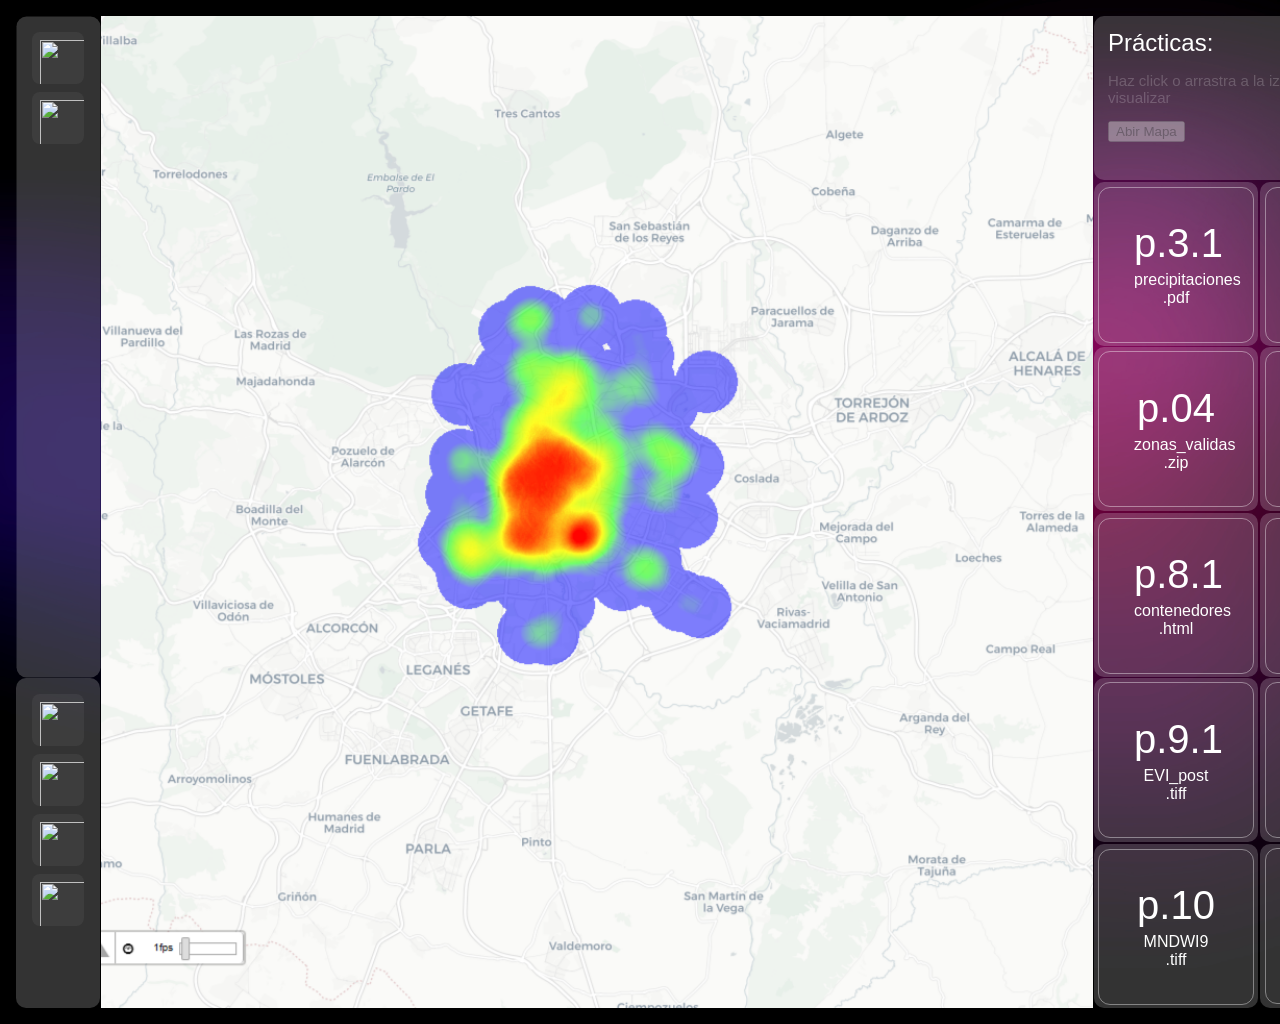
==== commit 2f70ccfe: "Merge branch 'RESM'" ====
--- a/Proyecto_G/index.html
+++ b/Proyecto_G/index.html
@@ -3,7 +3,7 @@
   <head>
     <meta charset="utf-8" />
 
-    <!--Scripts-->>
+    <!--Scripts-->
     <script src="https://unpkg.com/leaflet@1.7.1/dist/leaflet.js"></script>
 
     <script src="js/shp.js"></script>
@@ -27,34 +27,37 @@
           <div class="overlap">
             <div class="div">
               <div class="group">
+                <div id="rectangle-0" class="visualizador"></div>
                 <div id="rectangle-1" class="visualizador">
-                  <img src="assets/practicas/3.TempLluv/3.precipitacion.png" alt="precipitacion">
+                  <img src="assets/practicas/3.TempLluv/3.precipitacion.png" alt="precipitacion" class="tamanyoImagen">
                 </div> <!--  Practica 3.1 -->
                 <div id="rectangle-2" class="visualizador">
-                  <img src="assets/practicas/3.TempLluv/3.temperatura.png" alt="temperatura">
+                  <img src="assets/practicas/3.TempLluv/3.temperatura.png" alt="temperatura" class="tamanyoImagen">
                 </div> <!--  Practica 3.2 -->
                 <div id="rectangle-3" class="visualizador"></div> <!--  Practica 4 -->
                 <div id="rectangle-4" class="visualizador">
                   <img src="assets/practicas/7.png/Grafica.jpg" alt="temperatura">
                 </div> <!--  Practica 7 -->
                 <div id="rectangle-5" class="visualizador">
-                  <img src="assets/practicas/8.Practica/Contenedores.png" alt="contenedores">
+
+                  <img src="assets/practicas/8.Practica/Contenedores.png" alt="contenedores" class="tamanyoImagen">
                 </div><!--  Practica 8.1 -->
+                
                 <div id="rectangle-6" class="visualizador"></div>
-                  <img src="assets/practicas/8.Practica/Accidentes_Madrid.png" alt="accidentes"> <!--  Practica 8.2 -->
+                  <img src="assets/practicas/8.Practica/Accidentes_Madrid.png" alt="accidentes" class="tamanyoImagen"> <!--  Practica 8.2 -->
                 <div id="rectangle-7" class="visualizador"></div> <!--  Practica 9.1 -->
                 <div id="rectangle-8" class="visualizador"></div> <!--  Practica 9.2 -->
                 <div id="rectangle-9" class="visualizador"></div> <!--  Practica 10 -->
 
-                <div class="rectangle"></div>
-                <div class="rectangle-2"></div>
-                <div class="rectangle-3"></div>
-                <div class="rectangle-4"></div>
-                <div class="rectangle-5"></div>
-                <div class="rectangle-6"></div>
-                <div class="rectangle-7"></div>
-                <div class="rectangle-8"></div>
-                <div class="rectangle-9"></div>
+                <div class="rectangleAtras"></div>
+                <div class="rectangleAtras rectangle-2"></div>
+                <div class="rectangleAtras rectangle-3"></div>
+                <div class="rectangleAtras rectangle-4"></div>
+                <div class="rectangleAtras rectangle-5"></div>
+                <div class="rectangleAtras rectangle-6"></div>
+                <div class="rectangleAtras rectangle-7"></div>
+                <div class="rectangleAtras rectangle-8"></div>
+                <div class="rectangleAtras rectangle-9"></div>
               </div>
               <div class="rectangle-10"></div>
               <div class="rectangle-11"></div>
@@ -81,7 +84,7 @@
                 <div class="dlmode-d" id="modoDiaBtn"><img class="image dlmode" src="../assets/icono/dlmode-d.svg" /></div>
               </div>
               <div class="div-2">
-                <div class="enes-d"><img class="image enes" src="../assets/icono/enes-d.svg" /></div>
+                <!--<div id="toggleLangButton" class="enes-d"><img class="image enes" src="../assets/icono/enes-d.svg" /></div>-->
               </div>
             </div>
           </div>
@@ -221,4 +224,4 @@
         <script src="js/mapas.js"></script>
         <script src="js/script.js"></script>
   </body>
-</html>+</html>
